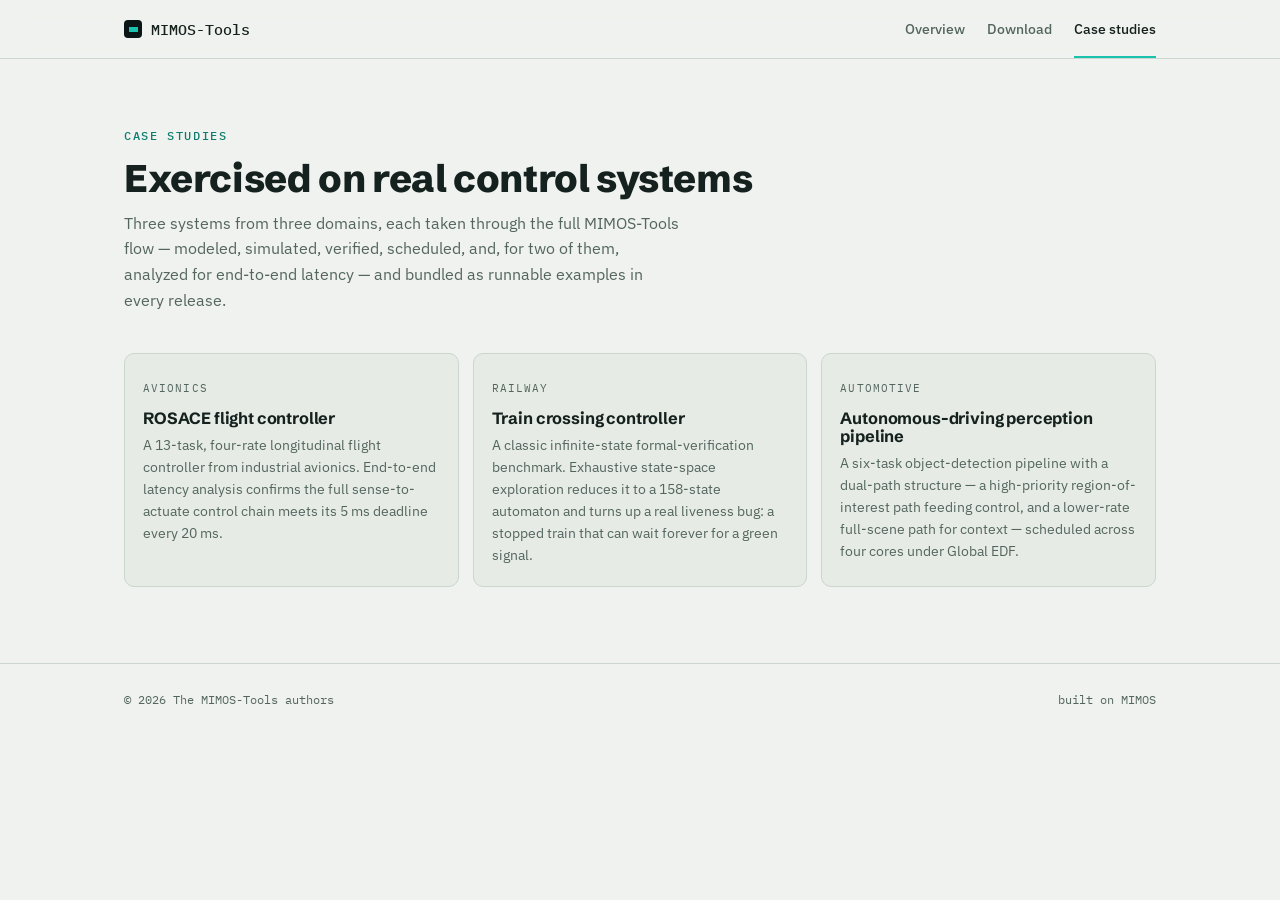
==== case-studies.html @ 055eae3d "first version" ====
<!DOCTYPE html>
<html lang="en">
<head>
<meta charset="utf-8" />
<meta name="viewport" content="width=device-width, initial-scale=1" />
<title>Case studies — MIMOS-Tools</title>
<meta name="description" content="MIMOS-Tools exercised on avionics, railway, and automotive control systems." />

<link rel="icon" href='data:image/svg+xml,<svg xmlns="http://www.w3.org/2000/svg" viewBox="0 0 32 32"><rect width="32" height="32" rx="6" fill="%230A1615"/><rect x="6" y="13" width="13" height="7" fill="%2319C2AC"/><polygon points="21,21 29,21 25,13" fill="%23F5A83C"/></svg>' />
<link rel="preconnect" href="https://fonts.googleapis.com">
<link rel="preconnect" href="https://fonts.gstatic.com" crossorigin>
<link href="https://fonts.googleapis.com/css2?family=Schibsted+Grotesk:wght@500;700;800&family=IBM+Plex+Sans:wght@400;500;600&family=IBM+Plex+Mono:wght@400;500&display=swap" rel="stylesheet">
<link rel="stylesheet" href="style.css" />
</head>
<body>
<header class="top">
  <div class="wrap top-inner">
    <a class="wordmark" href="index.html"><span class="glyph" aria-hidden="true"></span>MIMOS-Tools</a>
    <nav aria-label="Primary">
      <a href="index.html">Overview</a>
      <a href="download.html">Download</a>
      <a href="case-studies.html" class="active">Case studies</a>
    </nav>
  </div>
</header>

<div class="page-hero">
  <div class="wrap">
    <p class="eyebrow">Case studies</p>
    <h1>Exercised on real control systems</h1>
    <p class="lede">Three systems from three domains, each taken through the full MIMOS-Tools flow — modeled, simulated, verified, scheduled, and, for two of them, analyzed for end-to-end latency — and bundled as runnable examples in every release.</p>
  </div>
</div>

<section class="tight">
  <div class="wrap">
    <div class="cases">
      <div class="case">
        <span class="tag">Avionics</span>
        <h3>ROSACE flight controller</h3>
        <p>A 13-task, four-rate longitudinal flight controller from industrial avionics. End-to-end latency analysis confirms the full sense-to-actuate control chain meets its 5&nbsp;ms deadline every 20&nbsp;ms.</p>
      </div>
      <div class="case">
        <span class="tag">Railway</span>
        <h3>Train crossing controller</h3>
        <p>A classic infinite-state formal-verification benchmark. Exhaustive state-space exploration reduces it to a 158-state automaton and turns up a real liveness bug: a stopped train that can wait forever for a green signal.</p>
      </div>
      <div class="case">
        <span class="tag">Automotive</span>
        <h3>Autonomous-driving perception pipeline</h3>
        <p>A six-task object-detection pipeline with a dual-path structure — a high-priority region-of-interest path feeding control, and a lower-rate full-scene path for context — scheduled across four cores under Global EDF.</p>
      </div>
    </div>
  </div>
</section>

<footer>
  <div class="wrap foot-inner">
    <span>© 2026 The MIMOS-Tools authors</span>
    <span class="right">built on MIMOS</span>
  </div>
</footer>

<script src="main.js"></script>
</body>
</html>
---- style.css ----
:root{
  --paper:      #EFF2EE;
  --paper-2:    #E6EBE5;
  --ink:        #15211E;
  --muted:      #54655F;
  --line:       #CBD6CE;
  --panel:      #0A1615;
  --panel-line: rgba(25,194,172,.14);
  --trace:      #19C2AC;
  --trace-deep: #0E7C6E;
  --amber:      #F5A83C;
  --radius:     10px;
}

*{ box-sizing:border-box; margin:0; padding:0; }
html{ scroll-behavior:smooth; }
body{
  background:var(--paper);
  color:var(--ink);
  font-family:"IBM Plex Sans",system-ui,sans-serif;
  font-size:16px; line-height:1.6;
  -webkit-font-smoothing:antialiased;
}
::selection{ background:rgba(25,194,172,.28); }

a{ color:var(--trace-deep); text-decoration:none; }
a:hover{ text-decoration:underline; }
:focus-visible{ outline:2px solid var(--trace-deep); outline-offset:2px; border-radius:2px; }

.wrap{ max-width:1080px; margin:0 auto; padding:0 24px; }

.eyebrow{
  font-family:"IBM Plex Mono",monospace;
  font-size:.72rem; font-weight:500;
  letter-spacing:.14em; text-transform:uppercase;
  color:var(--trace-deep);
}

h1,h2,h3{ font-family:"Schibsted Grotesk",sans-serif; line-height:1.12; letter-spacing:-.01em; }

/* ---------- top nav ---------- */
.top{
  position:sticky; top:0; z-index:50;
  background:color-mix(in srgb, var(--paper) 88%, transparent);
  backdrop-filter:blur(8px);
  border-bottom:1px solid var(--line);
}
.top-inner{
  display:flex; align-items:center; gap:28px;
  height:58px;
}
.wordmark{
  font-family:"IBM Plex Mono",monospace;
  font-weight:500; font-size:.95rem; color:var(--ink);
  display:flex; align-items:center; gap:9px;
}
.wordmark:hover{ text-decoration:none; }
.wordmark .glyph{
  width:18px; height:18px; border-radius:4px; background:var(--panel);
  display:inline-grid; place-items:center; flex:none;
}
.wordmark .glyph::before{
  content:""; width:9px; height:5px; background:var(--trace);
}
.top nav{ display:flex; gap:22px; margin-left:auto; }
.top nav a{
  font-size:.86rem; color:var(--muted); font-weight:500;
}
.top nav a:hover{ color:var(--ink); text-decoration:none; }
.top .btn{ margin-left:8px; }

/* ---------- buttons ---------- */
.btn{
  display:inline-flex; align-items:center; gap:9px;
  font-family:"IBM Plex Sans",sans-serif; font-weight:600; font-size:.92rem;
  padding:.62rem 1.15rem; border-radius:8px;
  border:1px solid transparent; cursor:pointer;
}
.btn:hover{ text-decoration:none; }
.btn-primary{ background:var(--trace-deep); color:#F2FBF8; }
.btn-primary:hover{ background:#0A5D51; }
.btn-ghost{ border-color:var(--line); color:var(--ink); background:transparent; }
.btn-ghost:hover{ border-color:var(--muted); }
.btn-sm{ padding:.42rem .85rem; font-size:.84rem; }

/* ---------- hero ---------- */
.hero{ padding:96px 0 104px; border-bottom:1px solid var(--line); }
.hero-inner{ max-width:780px; }
.hero h1{ font-size:clamp(2.2rem,5vw,3.4rem); font-weight:800; margin:.9rem 0 1.2rem; }
.hero .lede{ font-size:1.1rem; color:var(--muted); max-width:52ch; }
.hero-cta{ display:flex; gap:12px; margin-top:1.7rem; flex-wrap:wrap; }
.hero-meta{
  margin-top:1.3rem; font-family:"IBM Plex Mono",monospace;
  font-size:.75rem; color:var(--muted);
}
.hero-meta span+span::before{ content:"·"; margin:0 .6em; color:var(--line); }

@media (prefers-reduced-motion:reduce){
  html{ scroll-behavior:auto; }
}

/* ---------- sections ---------- */
section{ padding:76px 0; }
section+section{ border-top:1px solid var(--line); }
.sec-head{ max-width:56ch; margin-bottom:2.6rem; }
.sec-head h2{ font-size:clamp(1.5rem,2.6vw,1.9rem); font-weight:700; margin-top:.7rem; }
.sec-head p{ color:var(--muted); margin-top:.6rem; }

/* toolchain */
.chain{
  display:grid; grid-template-columns:repeat(5,1fr); gap:14px;
}
.step{
  background:#FFFFFF;
  border:1px solid var(--line); border-radius:var(--radius);
  padding:18px 16px 20px;
  display:flex; flex-direction:column; gap:.5rem;
}
.step .n{
  font-family:"IBM Plex Mono",monospace; font-size:.72rem; color:var(--trace-deep);
}
.step .n::after{
  content:""; display:block; width:26px; height:2px; background:var(--trace);
  margin-top:7px;
}
.step h3{ font-size:1.02rem; font-weight:700; }
.step p{ font-size:.86rem; color:var(--muted); line-height:1.55; }

/* quick start */
.qs-grid{ display:grid; grid-template-columns:1.15fr 1fr; gap:40px; align-items:start; }
.code{
  background:var(--panel); color:#D9E6E1;
  border:1px solid var(--panel-line); border-radius:var(--radius);
  font-family:"IBM Plex Mono",monospace; font-size:.84rem; line-height:1.75;
  padding:20px 22px; overflow-x:auto; white-space:pre;
}
.code .c{ color:rgba(217,230,225,.42); }
.code .t{ color:var(--trace); }
.qs-note{
  margin-top:.9rem; font-size:.8rem; color:var(--muted);
  font-family:"IBM Plex Mono",monospace;
}
.qs-side h3{ font-size:1rem; margin-bottom:.5rem; }
.qs-side p{ font-size:.9rem; color:var(--muted); margin-bottom:1.1rem; }

/* case studies */
.cases{ display:grid; grid-template-columns:repeat(3,1fr); gap:14px; }
.case{
  background:var(--paper-2); border:1px solid var(--line);
  border-radius:var(--radius); padding:20px 18px;
}
.case .tag{
  font-family:"IBM Plex Mono",monospace; font-size:.68rem;
  letter-spacing:.1em; text-transform:uppercase; color:var(--muted);
}
.case h3{ font-size:1.02rem; margin:.55rem 0 .45rem; }
.case p{ font-size:.86rem; color:var(--muted); }

/* misc */
.todo{ color:#B05A00; }

/* license / contact */
.lic-grid{ display:grid; grid-template-columns:1.2fr 1fr; gap:40px; }
.lic-grid h3{ font-size:1rem; margin-bottom:.5rem; }
.lic-grid p{ font-size:.92rem; color:var(--muted); }

/* footer */
footer{
  border-top:1px solid var(--line); padding:26px 0 40px;
  font-family:"IBM Plex Mono",monospace; font-size:.76rem; color:var(--muted);
  display:block;
}
.foot-inner{ display:flex; gap:18px; flex-wrap:wrap; }
.foot-inner .right{ margin-left:auto; }

/* ---------- responsive ---------- */
@media (max-width:960px){
  .chain{ grid-template-columns:repeat(2,1fr); }
  .qs-grid,.lic-grid{ grid-template-columns:1fr; }
  .cases{ grid-template-columns:1fr; }
}
@media (max-width:720px){
  .top-inner{ gap:16px; }
  .top nav{ gap:14px; }
  .top .btn{ display:none; }
  section{ padding:56px 0; }
}

/* ---------- multi-page nav & subpages ---------- */
.top nav a.active{ color:var(--ink); position:relative; }
.top nav a.active::after{
  content:""; position:absolute; left:0; right:0; bottom:-18px;
  height:2px; background:var(--trace);
}
.page-hero{ padding:68px 0 10px; }
.page-hero h1{ font-size:clamp(1.8rem,3.5vw,2.4rem); font-weight:800; margin-top:.7rem; }
.page-hero .lede{ color:var(--muted); margin-top:.7rem; max-width:56ch; }
section.tight{ padding-top:30px; }
.dl-card{
  background:#FFFFFF; border:1px solid var(--line); border-radius:var(--radius);
  padding:24px 26px; display:flex; align-items:center; gap:24px; flex-wrap:wrap;
}
.dl-card .dl-meta{ font-family:"IBM Plex Mono",monospace; font-size:.78rem; color:var(--muted); }
.dl-card .right-link{ margin-left:auto; font-size:.9rem; }
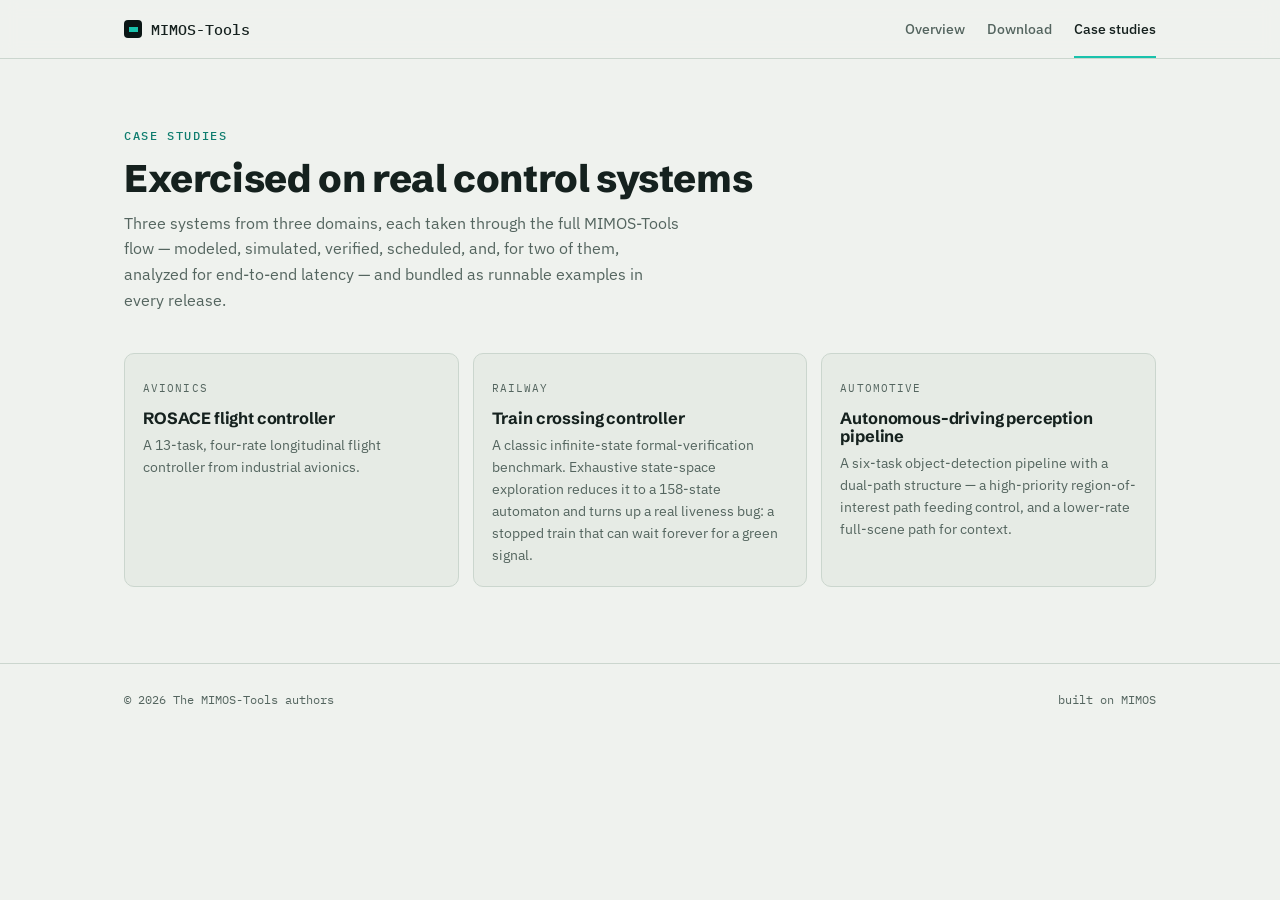
==== commit 9319fa7c: "update case studies" ====
--- a/case-studies.html
+++ b/case-studies.html
@@ -38,7 +38,7 @@
       <div class="case">
         <span class="tag">Avionics</span>
         <h3>ROSACE flight controller</h3>
-        <p>A 13-task, four-rate longitudinal flight controller from industrial avionics. End-to-end latency analysis confirms the full sense-to-actuate control chain meets its 5&nbsp;ms deadline every 20&nbsp;ms.</p>
+        <p>A 13-task, four-rate longitudinal flight controller from industrial avionics. </p>
       </div>
       <div class="case">
         <span class="tag">Railway</span>
@@ -48,7 +48,7 @@
       <div class="case">
         <span class="tag">Automotive</span>
         <h3>Autonomous-driving perception pipeline</h3>
-        <p>A six-task object-detection pipeline with a dual-path structure — a high-priority region-of-interest path feeding control, and a lower-rate full-scene path for context — scheduled across four cores under Global EDF.</p>
+        <p>A six-task object-detection pipeline with a dual-path structure — a high-priority region-of-interest path feeding control, and a lower-rate full-scene path for context.</p>
       </div>
     </div>
   </div>
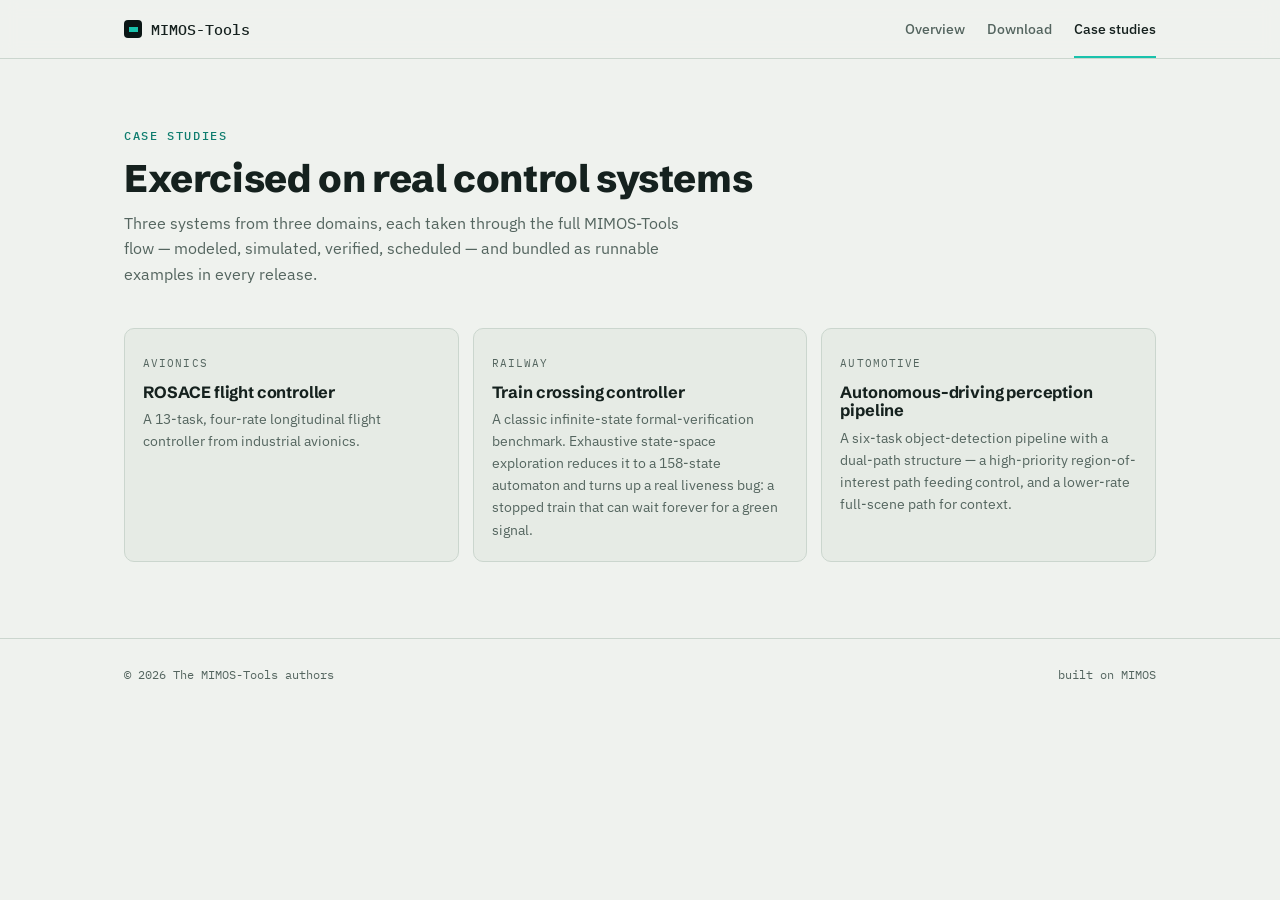
==== commit 966aa922: "update" ====
--- a/case-studies.html
+++ b/case-studies.html
@@ -28,7 +28,7 @@
   <div class="wrap">
     <p class="eyebrow">Case studies</p>
     <h1>Exercised on real control systems</h1>
-    <p class="lede">Three systems from three domains, each taken through the full MIMOS-Tools flow — modeled, simulated, verified, scheduled, and, for two of them, analyzed for end-to-end latency — and bundled as runnable examples in every release.</p>
+    <p class="lede">Three systems from three domains, each taken through the full MIMOS-Tools flow — modeled, simulated, verified, scheduled — and bundled as runnable examples in every release.</p>
   </div>
 </div>
 
--- a/style.css
+++ b/style.css
@@ -87,7 +87,7 @@
 .hero{ padding:96px 0 104px; border-bottom:1px solid var(--line); }
 .hero-inner{ max-width:780px; }
 .hero h1{ font-size:clamp(2.2rem,5vw,3.4rem); font-weight:800; margin:.9rem 0 1.2rem; }
-.hero .lede{ font-size:1.1rem; color:var(--muted); max-width:52ch; }
+.hero .lede{ font-size:1.1rem; color:var(--muted); max-width:68ch; }
 .hero-cta{ display:flex; gap:12px; margin-top:1.7rem; flex-wrap:wrap; }
 .hero-meta{
   margin-top:1.3rem; font-family:"IBM Plex Mono",monospace;
@@ -108,7 +108,9 @@
 
 /* toolchain */
 .chain{
-  display:grid; grid-template-columns:repeat(5,1fr); gap:14px;
+  max-width:1400px; margin:0 auto;
+  padding:64px 32px;
+  display:grid; grid-template-columns:repeat(5,1fr); gap:18px;
 }
 .step{
   background:#FFFFFF;
@@ -202,3 +204,7 @@
 }
 .dl-card .dl-meta{ font-family:"IBM Plex Mono",monospace; font-size:.78rem; color:var(--muted); }
 .dl-card .right-link{ margin-left:auto; font-size:.9rem; }
+
+
+.hl-comp { color: #2f7d5a; }  
+.hl-det  { color: #1f5fa8; }
